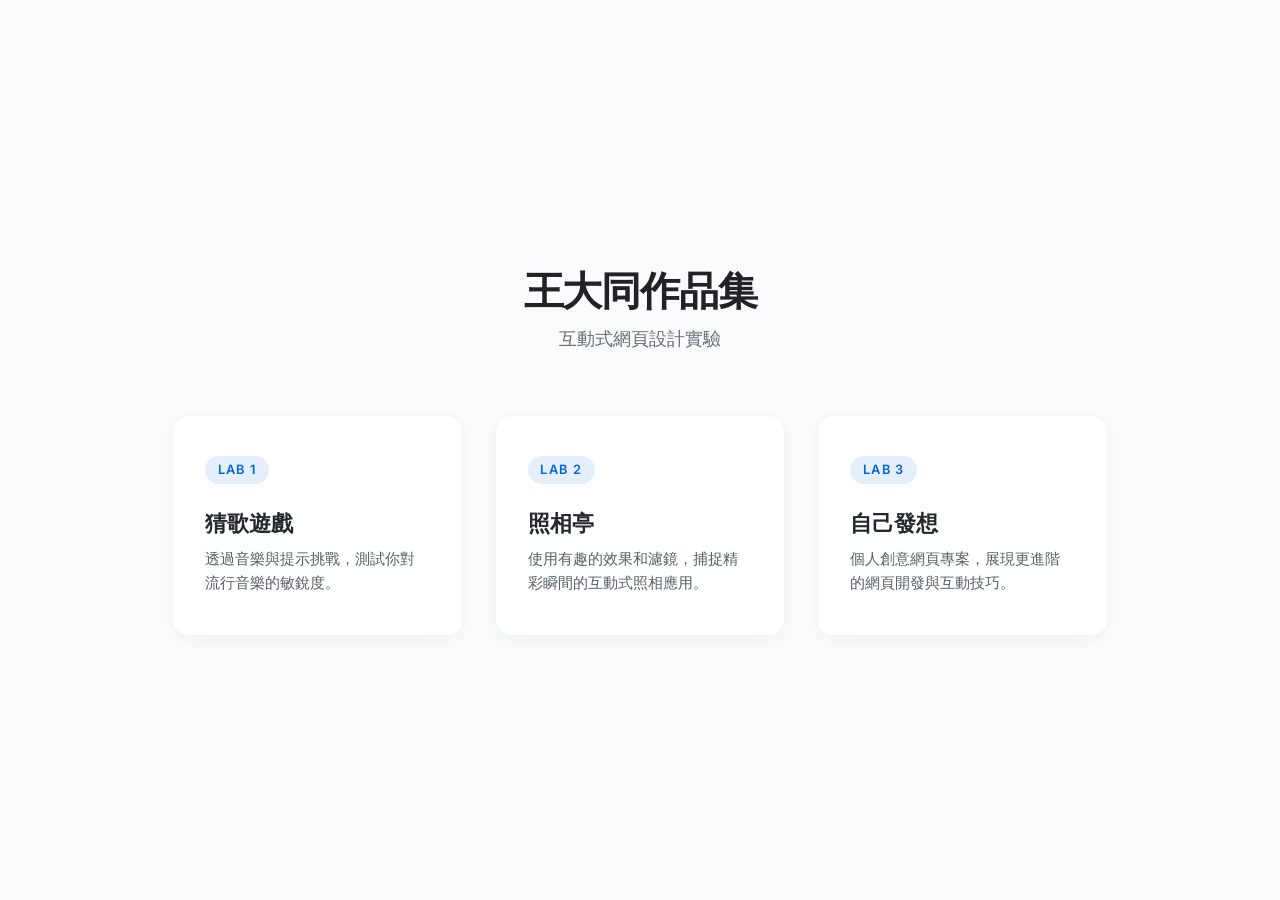
==== index.html @ df19500e "Initial commit" ====
<!DOCTYPE html>
<html lang="zh-TW">
<head>
    <meta charset="UTF-8">
    <meta name="viewport" content="width=device-width, initial-scale=1.0">
    <title>IM Web Labs</title>
    <link rel="preconnect" href="https://fonts.googleapis.com">
    <link rel="preconnect" href="https://fonts.gstatic.com" crossorigin>
    <link href="https://fonts.googleapis.com/css2?family=Inter:wght@400;600&display=swap" rel="stylesheet">
    <link rel="stylesheet" href="style.css">
</head>
<body>

    <div class="header">
        <h1>王大同作品集</h1>
        <p>互動式網頁設計實驗</p>
    </div>

    <div class="grid">
        <a href="lab1/index.html" class="card">
            <span class="card-tag">Lab 1</span>
            <h2>猜歌遊戲</h2>
            <p>透過音樂與提示挑戰，測試你對流行音樂的敏銳度。</p>
        </a>

        <a href="lab2/index.html" class="card">
            <span class="card-tag">Lab 2</span>
            <h2>照相亭</h2>
            <p>使用有趣的效果和濾鏡，捕捉精彩瞬間的互動式照相應用。</p>
        </a>

        <a href="lab3/index.html" class="card">
            <span class="card-tag">Lab 3</span>
            <h2>自己發想</h2>
            <p>個人創意網頁專案，展現更進階的網頁開發與互動技巧。</p>
        </a>
    </div>

</body>
</html>
---- style.css ----
:root {
    --bg-color: #fafbfc;
    --text-color: #24292e;
    --card-bg: #ffffff;
    --accent-color: #0366d6;
}

body {
    font-family: 'Inter', system-ui, -apple-system, sans-serif;
    background-color: var(--bg-color);
    color: var(--text-color);
    margin: 0;
    padding: 0;
    display: flex;
    flex-direction: column;
    align-items: center;
    justify-content: center;
    min-height: 100vh;
}

.header {
    text-align: center;
    margin-bottom: 4rem;
}

.header h1 {
    font-size: 2.5rem;
    font-weight: 600;
    letter-spacing: -0.03em;
    margin: 0 0 0.5rem 0;
    color: #1f2328;
}

.header p {
    color: #656d76;
    font-size: 1.1rem;
    margin: 0;
}

.grid {
    display: grid;
    grid-template-columns: repeat(auto-fit, minmax(280px, 1fr));
    gap: 2rem;
    width: 100%;
    max-width: 1000px;
    padding: 0 2rem;
    box-sizing: border-box;
}

.card {
    background: var(--card-bg);
    border-radius: 16px;
    padding: 2.5rem 2rem;
    text-decoration: none;
    color: inherit;
    box-shadow: 0 4px 20px rgba(0, 0, 0, 0.04);
    border: 1px solid rgba(0, 0, 0, 0.04);
    transition: all 0.3s cubic-bezier(0.25, 0.8, 0.25, 1);
    position: relative;
    overflow: hidden;
    display: flex;
    flex-direction: column;
    align-items: flex-start;
}

.card:hover {
    transform: translateY(-8px);
    box-shadow: 0 16px 32px rgba(0, 0, 0, 0.08);
    border-color: rgba(3, 102, 214, 0.2);
}

.card-tag {
    font-size: 0.8rem;
    font-weight: 600;
    color: var(--accent-color);
    text-transform: uppercase;
    letter-spacing: 0.1em;
    background: rgba(3, 102, 214, 0.1);
    padding: 0.4rem 0.8rem;
    border-radius: 20px;
    margin-bottom: 1.5rem;
}

.card h2 {
    margin: 0 0 0.5rem 0;
    font-size: 1.4rem;
    font-weight: 600;
}

.card p {
    margin: 0;
    color: #57606a;
    font-size: 0.95rem;
    line-height: 1.6;
}

.card::after {
    content: "→";
    position: absolute;
    bottom: 2.5rem;
    right: 2rem;
    font-size: 1.5rem;
    color: var(--accent-color);
    opacity: 0;
    transform: translateX(-15px);
    transition: all 0.3s cubic-bezier(0.25, 0.8, 0.25, 1);
}

.card:hover::after {
    opacity: 1;
    transform: translateX(0);
}
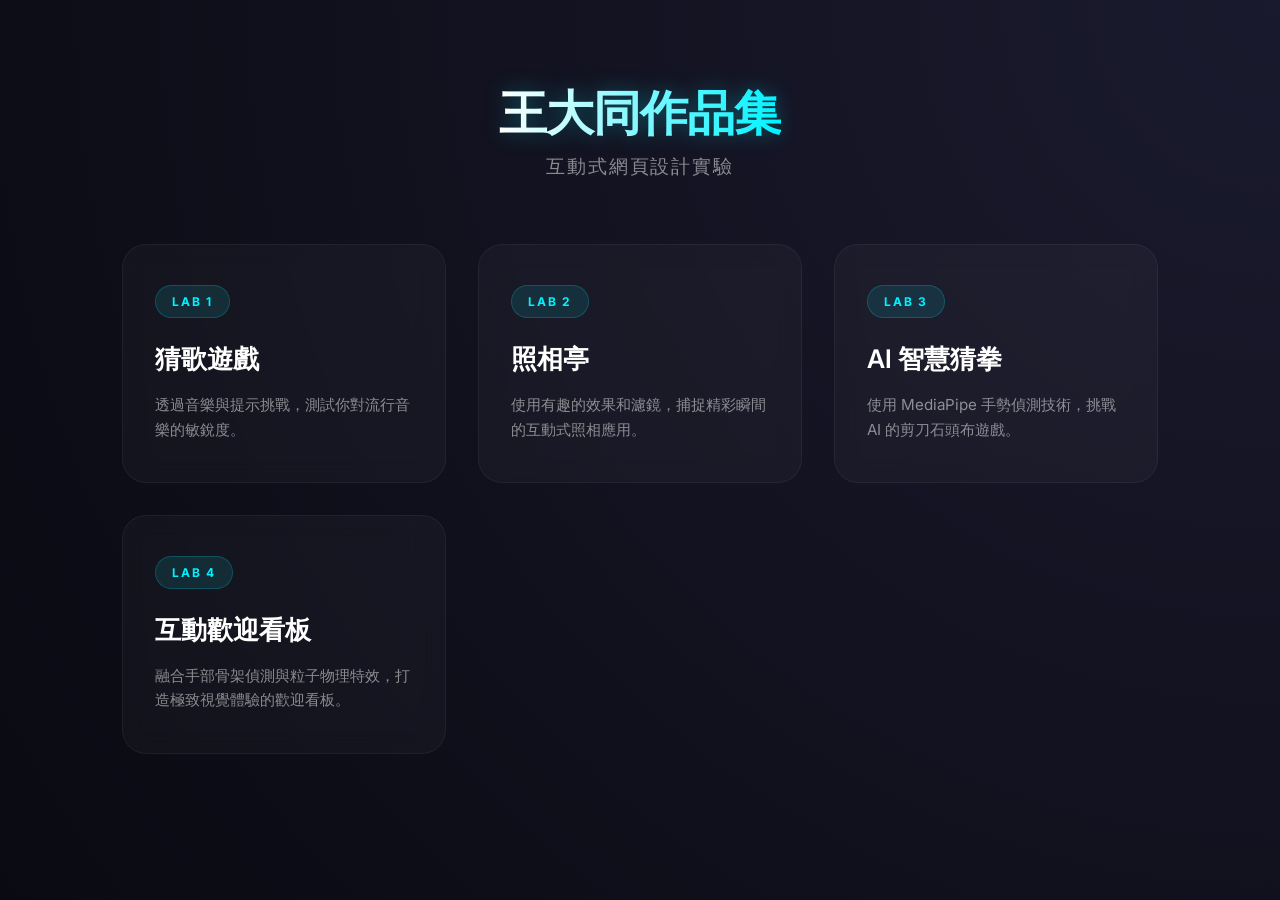
==== commit aa313bbe: "新增lab4" ====
--- a/index.html
+++ b/index.html
@@ -31,8 +31,14 @@
 
         <a href="lab3/index.html" class="card">
             <span class="card-tag">Lab 3</span>
-            <h2>自己發想</h2>
-            <p>個人創意網頁專案，展現更進階的網頁開發與互動技巧。</p>
+            <h2>AI 智慧猜拳</h2>
+            <p>使用 MediaPipe 手勢偵測技術，挑戰 AI 的剪刀石頭布遊戲。</p>
+        </a>
+
+        <a href="lab4/index.html" class="card">
+            <span class="card-tag">Lab 4</span>
+            <h2>互動歡迎看板</h2>
+            <p>融合手部骨架偵測與粒子物理特效，打造極致視覺體驗的歡迎看板。</p>
         </a>
     </div>
 
--- a/style.css
+++ b/style.css
@@ -1,13 +1,15 @@
 :root {
-    --bg-color: #fafbfc;
-    --text-color: #24292e;
-    --card-bg: #ffffff;
-    --accent-color: #0366d6;
+    --bg-color: #0a0a12;
+    --text-color: #ffffff;
+    --card-bg: rgba(255, 255, 255, 0.03);
+    --accent-color: #00f2ff;
+    --secondary-color: #ff00e5;
 }
 
 body {
-    font-family: 'Inter', system-ui, -apple-system, sans-serif;
+    font-family: 'Outfit', 'Inter', system-ui, -apple-system, sans-serif;
     background-color: var(--bg-color);
+    background: radial-gradient(circle at top right, #1a1a2e, #0a0a12);
     color: var(--text-color);
     margin: 0;
     padding: 0;
@@ -16,46 +18,52 @@
     align-items: center;
     justify-content: center;
     min-height: 100vh;
+    overflow-x: hidden;
 }
 
 .header {
     text-align: center;
     margin-bottom: 4rem;
+    animation: fadeInDown 1s ease-out;
 }
 
 .header h1 {
-    font-size: 2.5rem;
-    font-weight: 600;
-    letter-spacing: -0.03em;
+    font-size: 3rem;
+    font-weight: 700;
+    letter-spacing: -0.02em;
     margin: 0 0 0.5rem 0;
-    color: #1f2328;
+    background: linear-gradient(to right, #fff, var(--accent-color));
+    -webkit-background-clip: text;
+    -webkit-text-fill-color: transparent;
+    filter: drop-shadow(0 0 10px rgba(0, 242, 255, 0.3));
 }
 
 .header p {
-    color: #656d76;
-    font-size: 1.1rem;
+    color: rgba(255, 255, 255, 0.5);
+    font-size: 1.2rem;
     margin: 0;
+    letter-spacing: 0.1em;
 }
 
 .grid {
     display: grid;
-    grid-template-columns: repeat(auto-fit, minmax(280px, 1fr));
+    grid-template-columns: repeat(auto-fit, minmax(300px, 1fr));
     gap: 2rem;
     width: 100%;
-    max-width: 1000px;
-    padding: 0 2rem;
+    max-width: 1100px;
+    padding: 0 2rem 4rem 2rem;
     box-sizing: border-box;
 }
 
 .card {
     background: var(--card-bg);
-    border-radius: 16px;
+    backdrop-filter: blur(12px);
+    border-radius: 24px;
     padding: 2.5rem 2rem;
     text-decoration: none;
     color: inherit;
-    box-shadow: 0 4px 20px rgba(0, 0, 0, 0.04);
-    border: 1px solid rgba(0, 0, 0, 0.04);
-    transition: all 0.3s cubic-bezier(0.25, 0.8, 0.25, 1);
+    border: 1px solid rgba(255, 255, 255, 0.05);
+    transition: all 0.4s cubic-bezier(0.175, 0.885, 0.32, 1.275);
     position: relative;
     overflow: hidden;
     display: flex;
@@ -63,33 +71,52 @@
     align-items: flex-start;
 }
 
+.card::before {
+    content: '';
+    position: absolute;
+    top: 0;
+    left: 0;
+    width: 100%;
+    height: 100%;
+    background: linear-gradient(45deg, transparent, rgba(0, 242, 255, 0.03), transparent);
+    transform: translateX(-100%);
+    transition: transform 0.6s;
+}
+
 .card:hover {
-    transform: translateY(-8px);
-    box-shadow: 0 16px 32px rgba(0, 0, 0, 0.08);
-    border-color: rgba(3, 102, 214, 0.2);
+    transform: translateY(-10px);
+    background: rgba(255, 255, 255, 0.06);
+    border-color: rgba(0, 242, 255, 0.3);
+    box-shadow: 0 20px 40px rgba(0, 0, 0, 0.4);
+}
+
+.card:hover::before {
+    transform: translateX(100%);
 }
 
 .card-tag {
-    font-size: 0.8rem;
-    font-weight: 600;
+    font-size: 0.75rem;
+    font-weight: 700;
     color: var(--accent-color);
     text-transform: uppercase;
-    letter-spacing: 0.1em;
-    background: rgba(3, 102, 214, 0.1);
-    padding: 0.4rem 0.8rem;
-    border-radius: 20px;
+    letter-spacing: 0.15em;
+    background: rgba(0, 242, 255, 0.1);
+    padding: 0.5rem 1rem;
+    border-radius: 100px;
     margin-bottom: 1.5rem;
+    border: 1px solid rgba(0, 242, 255, 0.2);
 }
 
 .card h2 {
-    margin: 0 0 0.5rem 0;
-    font-size: 1.4rem;
+    margin: 0 0 1rem 0;
+    font-size: 1.6rem;
     font-weight: 600;
+    color: #fff;
 }
 
 .card p {
     margin: 0;
-    color: #57606a;
+    color: rgba(255, 255, 255, 0.5);
     font-size: 0.95rem;
     line-height: 1.6;
 }
@@ -103,10 +130,30 @@
     color: var(--accent-color);
     opacity: 0;
     transform: translateX(-15px);
-    transition: all 0.3s cubic-bezier(0.25, 0.8, 0.25, 1);
+    transition: all 0.3s ease;
 }
 
 .card:hover::after {
     opacity: 1;
     transform: translateX(0);
 }
+
+@keyframes fadeInDown {
+    from {
+        opacity: 0;
+        transform: translateY(-20px);
+    }
+    to {
+        opacity: 1;
+        transform: translateY(0);
+    }
+}
+
+@media (max-width: 640px) {
+    .header h1 {
+        font-size: 2.2rem;
+    }
+    .grid {
+        grid-template-columns: 1fr;
+    }
+}
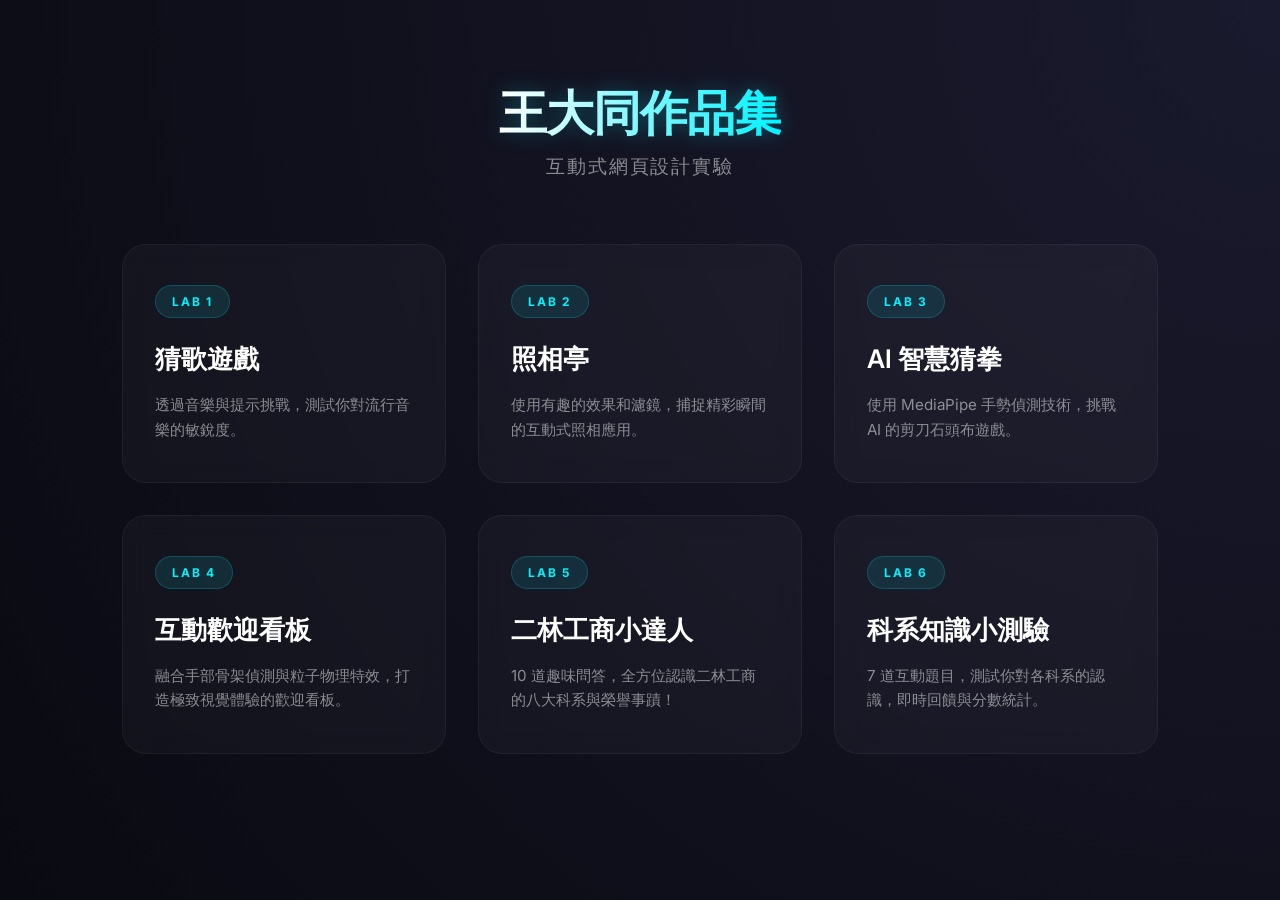
==== commit 1b679e7a: "lab6" ====
--- a/index.html
+++ b/index.html
@@ -40,6 +40,18 @@
             <h2>互動歡迎看板</h2>
             <p>融合手部骨架偵測與粒子物理特效，打造極致視覺體驗的歡迎看板。</p>
         </a>
+
+        <a href="lab5/index.html" class="card">
+            <span class="card-tag">Lab 5</span>
+            <h2>二林工商小達人</h2>
+            <p>10 道趣味問答，全方位認識二林工商的八大科系與榮譽事蹟！</p>
+        </a>
+
+        <a href="lab6/index.html" class="card">
+            <span class="card-tag">Lab 6</span>
+            <h2>科系知識小測驗</h2>
+            <p>7 道互動題目，測試你對各科系的認識，即時回饋與分數統計。</p>
+        </a>
     </div>
 
 </body>
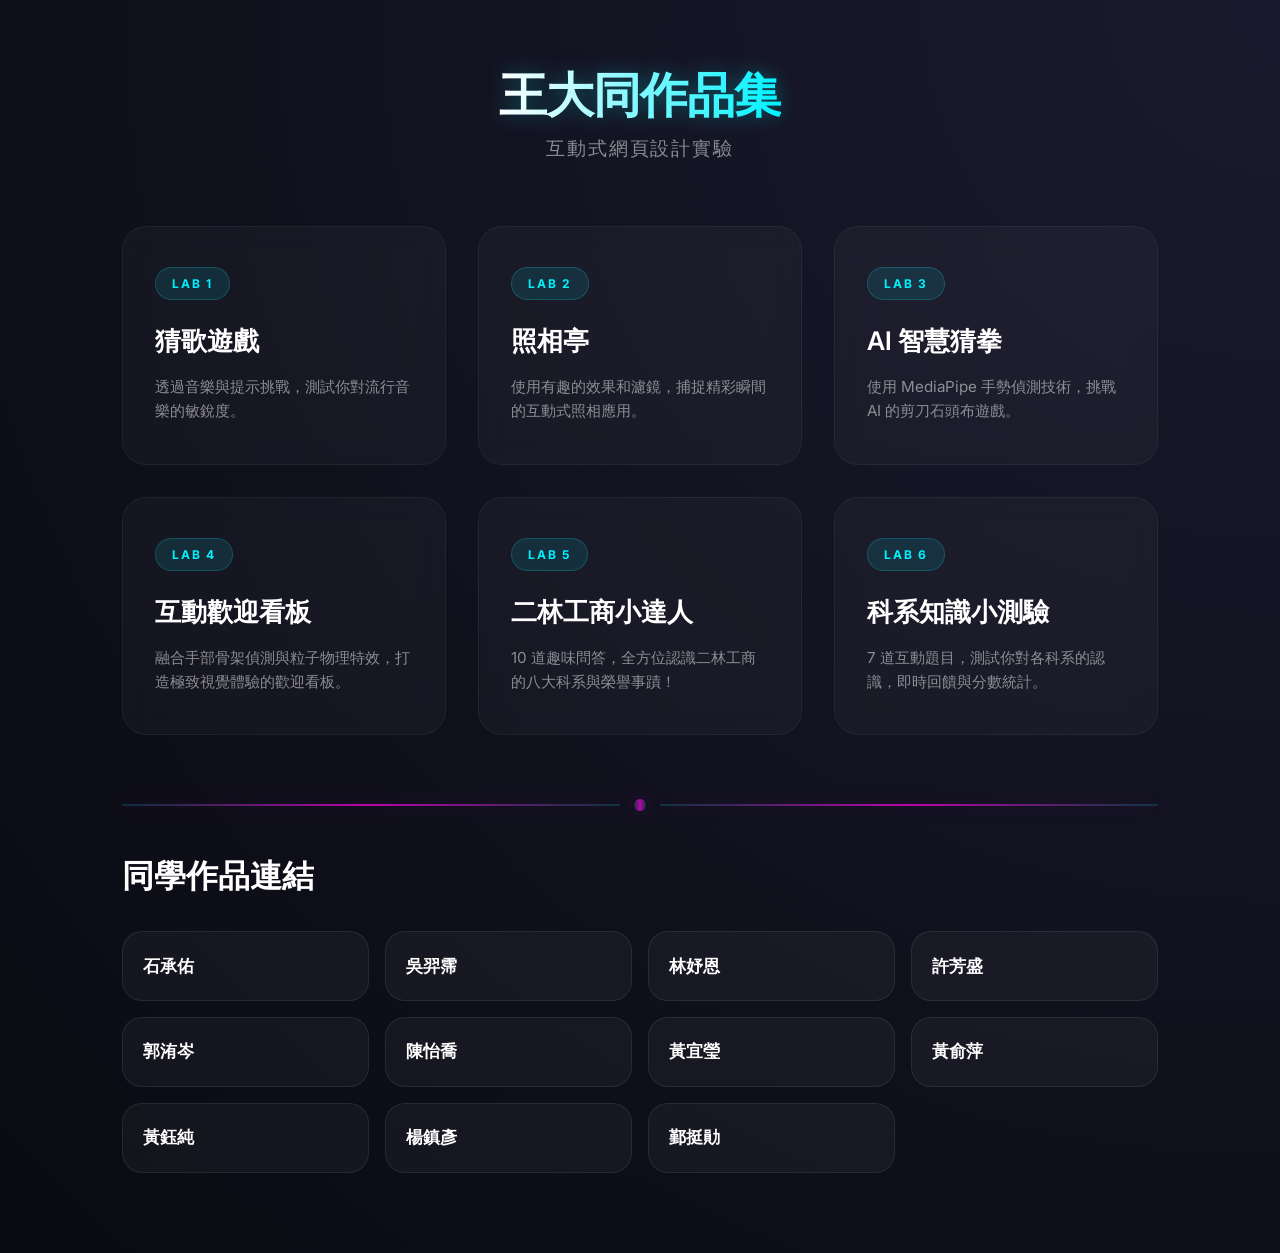
==== commit 2ac5563d: "Add student showcase section to homepage" ====
--- a/index.html
+++ b/index.html
@@ -54,5 +54,52 @@
         </a>
     </div>
 
+    <section class="student-section">
+        <div class="section-divider" aria-hidden="true">
+            <span></span>
+            <span></span>
+            <span></span>
+        </div>
+        <div class="section-heading">
+            <h2>同學作品連結</h2>
+        </div>
+
+        <div class="student-grid">
+            <a href="https://s316102-debug.github.io/imweb/" class="student-card" target="_blank" rel="noopener noreferrer">
+                <h3>石承佑</h3>
+            </a>
+            <a href="https://s316105-cpu.github.io/imweb/" class="student-card" target="_blank" rel="noopener noreferrer">
+                <h3>吳羿霈</h3>
+            </a>
+            <a href="https://s316106-cloud.github.io/imweb/" class="student-card" target="_blank" rel="noopener noreferrer">
+                <h3>林妤恩</h3>
+            </a>
+            <a href="https://s316114-ops.github.io/imweb" class="student-card" target="_blank" rel="noopener noreferrer">
+                <h3>許芳盛</h3>
+            </a>
+            <a href="https://s316117-hue.github.io/imweb" class="student-card" target="_blank" rel="noopener noreferrer">
+                <h3>郭洧岑</h3>
+            </a>
+            <a href="https://pinky1129.github.io/imweb" class="student-card" target="_blank" rel="noopener noreferrer">
+                <h3>陳怡喬</h3>
+            </a>
+            <a href="https://hyy-end.github.io/imweb" class="student-card" target="_blank" rel="noopener noreferrer">
+                <h3>黃宜瑩</h3>
+            </a>
+            <a href="https://s316122-spec.github.io/imweb" class="student-card" target="_blank" rel="noopener noreferrer">
+                <h3>黃俞萍</h3>
+            </a>
+            <a href="https://s316124-cpu.github.io/imweb" class="student-card" target="_blank" rel="noopener noreferrer">
+                <h3>黃鈺純</h3>
+            </a>
+            <a href="https://s316126-max.github.io/imweb" class="student-card" target="_blank" rel="noopener noreferrer">
+                <h3>楊鎮彥</h3>
+            </a>
+            <a href="https://s316128-crypto.github.io/IMWEB" class="student-card" target="_blank" rel="noopener noreferrer">
+                <h3>鄞挺勛</h3>
+            </a>
+        </div>
+    </section>
+
 </body>
 </html>
--- a/style.css
+++ b/style.css
@@ -16,14 +16,13 @@
     display: flex;
     flex-direction: column;
     align-items: center;
-    justify-content: center;
     min-height: 100vh;
     overflow-x: hidden;
 }
 
 .header {
     text-align: center;
-    margin-bottom: 4rem;
+    margin: 4rem 0;
     animation: fadeInDown 1s ease-out;
 }
 
@@ -53,6 +52,78 @@
     max-width: 1100px;
     padding: 0 2rem 4rem 2rem;
     box-sizing: border-box;
+}
+
+.student-section {
+    width: 100%;
+    max-width: 1100px;
+    padding: 0 2rem 5rem 2rem;
+    box-sizing: border-box;
+}
+
+.section-divider {
+    display: flex;
+    align-items: center;
+    justify-content: center;
+    gap: 0.9rem;
+    margin: 0 0 2.75rem 0;
+    width: 100%;
+}
+
+.section-divider span {
+    display: block;
+    border-radius: 999px;
+    background: linear-gradient(90deg, rgba(0, 242, 255, 0.15), rgba(255, 0, 229, 0.7), rgba(0, 242, 255, 0.15));
+    box-shadow: 0 0 18px rgba(255, 0, 229, 0.18);
+}
+
+.section-divider span:nth-child(1),
+.section-divider span:nth-child(3) {
+    flex: 1;
+    height: 2px;
+}
+
+.section-divider span:nth-child(2) {
+    width: 12px;
+    height: 12px;
+}
+
+.section-heading {
+    margin-bottom: 2rem;
+}
+
+.section-heading h2 {
+    margin: 0;
+    font-size: 2rem;
+}
+
+.student-grid {
+    display: grid;
+    grid-template-columns: repeat(auto-fit, minmax(220px, 1fr));
+    gap: 1rem;
+}
+
+.student-card {
+    display: block;
+    padding: 1.4rem 1.25rem;
+    border-radius: 20px;
+    text-decoration: none;
+    color: inherit;
+    background: rgba(255, 255, 255, 0.04);
+    border: 1px solid rgba(255, 255, 255, 0.08);
+    transition: transform 0.25s ease, border-color 0.25s ease, background 0.25s ease;
+}
+
+.student-card:hover {
+    transform: translateY(-6px);
+    background: rgba(255, 255, 255, 0.07);
+    border-color: rgba(255, 0, 229, 0.35);
+}
+
+.student-card h3 {
+    margin: 0;
+    font-size: 1.05rem;
+    color: #fff;
 }
 
 .card {
@@ -153,7 +224,16 @@
     .header h1 {
         font-size: 2.2rem;
     }
+
     .grid {
         grid-template-columns: 1fr;
     }
-}
+
+    .student-section {
+        padding-bottom: 4rem;
+    }
+
+    .section-heading h2 {
+        font-size: 1.7rem;
+    }
+}
